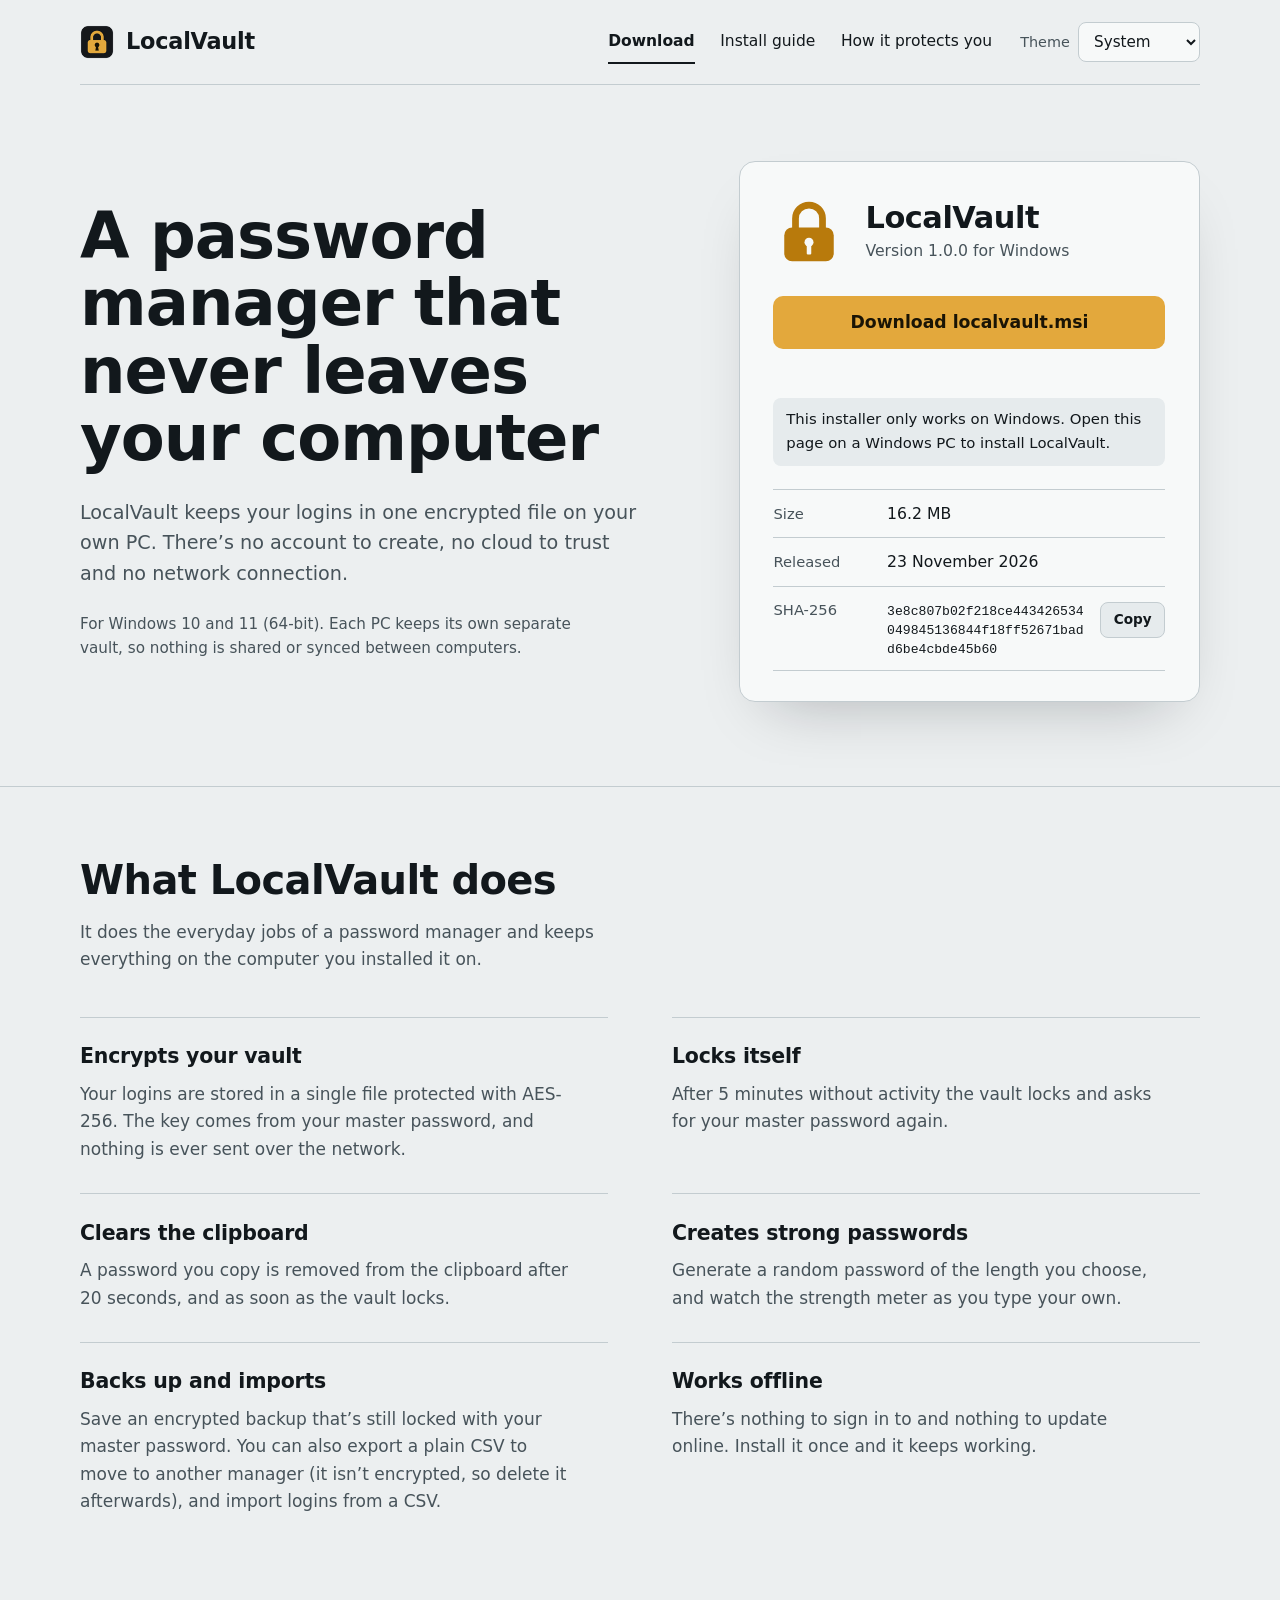
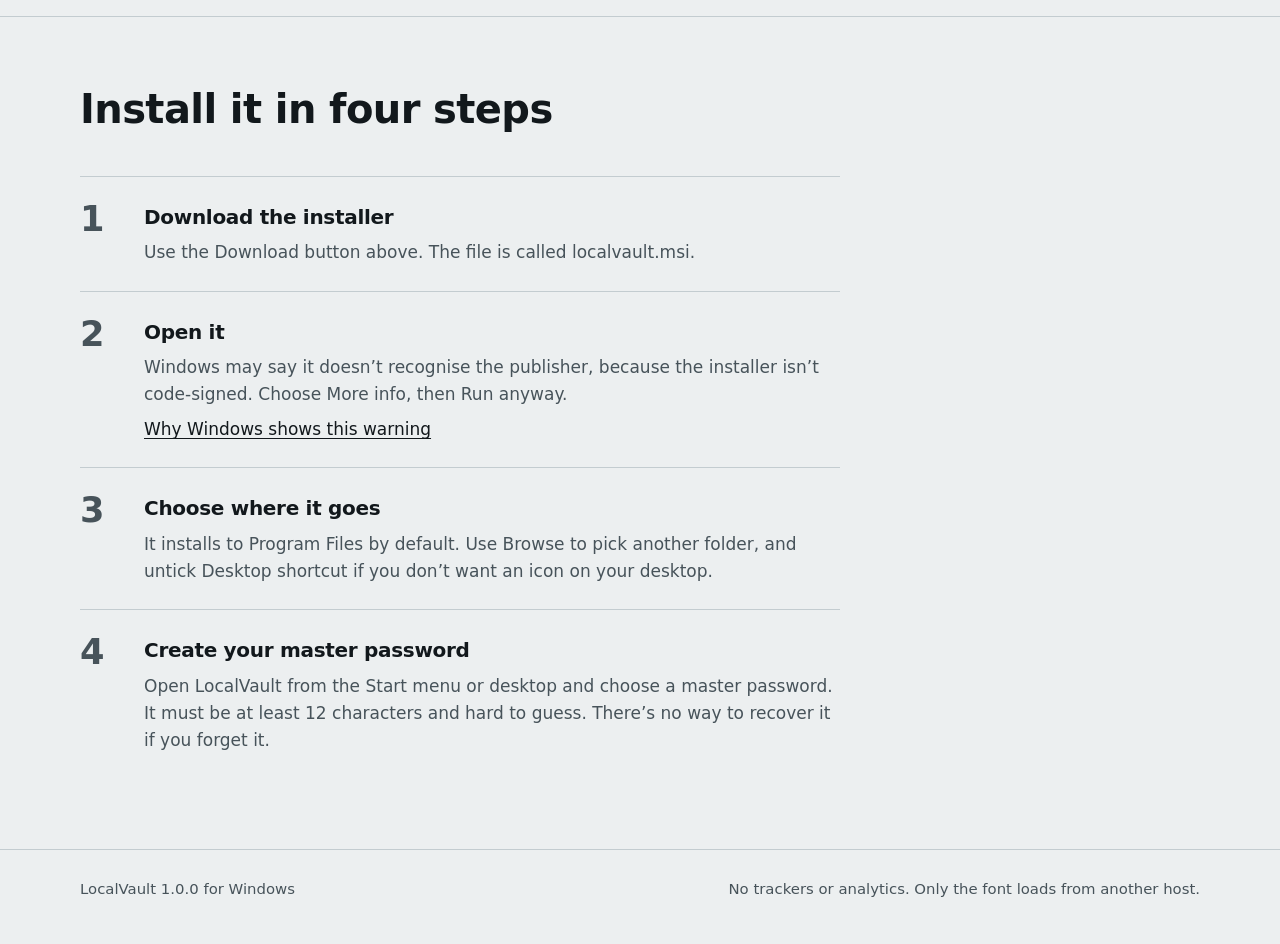
==== index.html @ b80006aa "Initial LocalVault publishing" ====
<!DOCTYPE html>
<html lang="en" class="no-js">
<head>
<meta charset="utf-8">
<meta http-equiv="Content-Security-Policy" content="default-src 'self'; script-src 'self'; style-src 'self'; font-src https://deathcipher.github.io; img-src 'self' data:; connect-src 'self'; object-src 'none'; base-uri 'none'; form-action 'none'">
<meta name="referrer" content="no-referrer">
<meta name="viewport" content="width=device-width, initial-scale=1">
<title>LocalVault: a password manager that stays on your computer</title>
<meta name="description" content="Download LocalVault for Windows. An encrypted password manager with no account and no cloud.">
<meta name="color-scheme" content="light dark">
<meta name="theme-color" content="#eceff0" media="(prefers-color-scheme: light)">
<meta name="theme-color" content="#101315" media="(prefers-color-scheme: dark)">
<meta property="og:type" content="website">
<meta property="og:site_name" content="LocalVault">
<meta property="og:title" content="LocalVault: a password manager that stays on your computer">
<meta property="og:description" content="Download LocalVault for Windows. An encrypted password manager with no account and no cloud.">
<link rel="icon" href="assets/images/localvault.ico" sizes="any">
<link rel="icon" type="image/png" href="assets/images/localvault-64.png">
<link rel="apple-touch-icon" href="assets/images/localvault-256.png">
<script src="assets/javascript/theme-init.js"></script>
<link rel="preconnect" href="https://deathcipher.github.io" crossorigin>
<link rel="preload" href="https://deathcipher.github.io/Website-Fonts/Norrvik-Regular.woff2" as="font" type="font/woff2" crossorigin>
<link rel="preload" href="https://deathcipher.github.io/Website-Fonts/Norrvik-Bold.woff2" as="font" type="font/woff2" crossorigin>
<link rel="stylesheet" href="assets/css/norrvik.css">
<link rel="stylesheet" href="assets/css/style.css">
<script type="application/ld+json">
{
  "@context": "https://schema.org",
  "@type": "SoftwareApplication",
  "name": "LocalVault",
  "applicationCategory": "SecurityApplication",
  "operatingSystem": "Windows 10, Windows 11",
  "description": "An encrypted password manager for Windows with no account and no cloud."
}
</script>
</head>
<body data-root="">
<a class="skip-link" href="#main">Skip to content</a>
<div class="wrap">
  <header class="site-head">
    <a class="brand" href="index.html"><img src="assets/images/localvault-64.png" alt="" width="34" height="34"><span>LocalVault</span></a>
    <div class="head-tools">
      <nav aria-label="Main">
      <a href="index.html" aria-current="page">Download</a>
      <a href="pages/install.html">Install guide</a>
      <a href="pages/security.html">How it protects you</a>
      </nav>
      <label class="theme"><span>Theme</span>
        <select id="theme-select">
          <option value="system">System</option>
          <option value="light">Light</option>
          <option value="dark">Dark</option>
        </select>
      </label>
    </div>
  </header>
</div>

<main id="main">
  <div class="wrap hero">
    <div>
      <h1>A password manager that never leaves your computer</h1>
      <p class="lede">LocalVault keeps your logins in one encrypted file on your own PC. There&rsquo;s no account to create, no cloud to trust and no network connection.</p>
      <p class="fine">For Windows 10 and 11 (64-bit). Each PC keeps its own separate vault, so nothing is shared or synced between computers.</p>
    </div>

    <div class="vault" id="download">
      <div class="vault-top">
        <svg class="padlock" viewBox="0 0 64 64" aria-hidden="true">
          <path class="shackle" d="M20 30V20a12 12 0 0 1 24 0v10"/>
          <rect class="body" x="10" y="28" width="44" height="30" rx="7"/>
          <circle class="key" cx="32" cy="41" r="4"/>
          <rect class="key" x="30" y="43" width="4" height="9" rx="1"/>
        </svg>
        <div>
          <h2>LocalVault</h2>
          <p class="version">Version <span data-release="version">1.0.0</span> for Windows</p>
        </div>
      </div>

      <a class="btn" href="assets/downloads/localvault.msi" download data-download>Download localvault.msi</a>
      <p class="status" id="dl-status" role="status" aria-live="polite"></p>
      <p class="note-os" id="platform-note" hidden>This installer only works on Windows. Open this page on a Windows PC to install LocalVault.</p>

      <dl class="facts">
        <div><dt>Size</dt><dd data-release="size">16.2 MB</dd></div>
        <div><dt>Released</dt><dd data-release="date">23 November 2026</dd></div>
        <div>
          <dt>SHA-256</dt>
          <dd class="hash-row">
            <code class="hash" id="hash-main" data-release="sha256">3e8c807b02f218ce443426534049845136844f18ff52671badd6be4cbde45b60</code>
            <button class="copy" type="button" data-copy-target="hash-main" aria-label="Copy the SHA-256 checksum">Copy</button>
          </dd>
        </div>
      </dl>
    </div>
  </div>

  <section class="block" aria-labelledby="what-it-does">
    <div class="wrap">
      <h2 id="what-it-does">What LocalVault does</h2>
      <p class="intro">It does the everyday jobs of a password manager and keeps everything on the computer you installed it on.</p>
      <dl class="traits">
        <div><dt>Encrypts your vault</dt><dd>Your logins are stored in a single file protected with AES-256. The key comes from your master password, and nothing is ever sent over the network.</dd></div>
        <div><dt>Locks itself</dt><dd>After 5 minutes without activity the vault locks and asks for your master password again.</dd></div>
        <div><dt>Clears the clipboard</dt><dd>A password you copy is removed from the clipboard after 20 seconds, and as soon as the vault locks.</dd></div>
        <div><dt>Creates strong passwords</dt><dd>Generate a random password of the length you choose, and watch the strength meter as you type your own.</dd></div>
        <div><dt>Backs up and imports</dt><dd>Save an encrypted backup that&rsquo;s still locked with your master password. You can also export a plain CSV to move to another manager (it isn&rsquo;t encrypted, so delete it afterwards), and import logins from a CSV.</dd></div>
        <div><dt>Works offline</dt><dd>There&rsquo;s nothing to sign in to and nothing to update online. Install it once and it keeps working.</dd></div>
      </dl>
    </div>
  </section>

  <section class="block" aria-labelledby="install-steps">
    <div class="wrap">
      <h2 id="install-steps">Install it in four steps</h2>
      <ol class="steps">
        <li>
          <div>
            <h3>Download the installer</h3>
            <p>Use the Download button above. The file is called localvault.msi.</p>
          </div>
        </li>
        <li>
          <div>
            <h3>Open it</h3>
            <p>Windows may say it doesn&rsquo;t recognise the publisher, because the installer isn&rsquo;t code-signed. Choose More info, then Run anyway.</p>
            <p class="more"><a href="pages/install.html#blocked">Why Windows shows this warning</a></p>
          </div>
        </li>
        <li>
          <div>
            <h3>Choose where it goes</h3>
            <p>It installs to Program Files by default. Use Browse to pick another folder, and untick Desktop shortcut if you don&rsquo;t want an icon on your desktop.</p>
          </div>
        </li>
        <li>
          <div>
            <h3>Create your master password</h3>
            <p>Open LocalVault from the Start menu or desktop and choose a master password. It must be at least 12 characters and hard to guess. There&rsquo;s no way to recover it if you forget it.</p>
          </div>
        </li>
      </ol>
    </div>
  </section>
</main>
<footer>
  <div class="wrap">
    <span>LocalVault <span data-release="version">1.0.0</span> for Windows</span>
    <span>No trackers or analytics. Only the font loads from another host.</span>
  </div>
</footer>
<script src="assets/javascript/theme.js"></script>
<script src="assets/javascript/main.js"></script>
</body>
</html>
---- assets/css/norrvik.css ----
/* Norrvik: centrally hosted on GitHub
   Regular, Bold, Italic, Bold Italic.
   Weights 500 map to Regular, 600 and above to Bold. */

@font-face {
  font-family: "Norrvik";
  src: url("https://deathcipher.github.io/Website-Fonts/Norrvik-Regular.woff2") format("woff2");
  font-weight: 400 500;
  font-style: normal;
  font-display: swap;
}

@font-face {
  font-family: "Norrvik";
  src: url("https://deathcipher.github.io/Website-Fonts/Norrvik-Bold.woff2") format("woff2");
  font-weight: 600 900;
  font-style: normal;
  font-display: swap;
}

@font-face {
  font-family: "Norrvik";
  src: url("https://deathcipher.github.io/Website-Fonts/Norrvik-Italic.woff2") format("woff2");
  font-weight: 400 500;
  font-style: italic;
  font-display: swap;
}

@font-face {
  font-family: "Norrvik";
  src: url("https://deathcipher.github.io/Website-Fonts/Norrvik-BoldItalic.woff2") format("woff2");
  font-weight: 600 900;
  font-style: italic;
  font-display: swap;
}

html {
  font-synthesis: none;
}
---- assets/css/style.css ----
/* LocalVault download site.
   Sections: 1 tokens · 2 base · 3 layout · 4 header · 5 hero & vault card · 6 sections ·
   7 article pages · 8 components · 9 footer · 10 responsive · 11 motion.
   Light/dark colours use light-dark(): "System" follows the OS, and the theme
   switcher sets data-theme="light" or "dark" on <html> to override it. */

/* 1 · Tokens ------------------------------------------------------------ */
:root {
  color-scheme: light dark;

  --font-sans: "Norrvik", "Segoe UI", system-ui, -apple-system, Roboto, "Helvetica Neue", Arial, sans-serif;
  --font-mono: "Cascadia Mono", Consolas, "SFMono-Regular", Menlo, monospace;

  --page:   light-dark(#eceff0, #101315);
  --paper:  light-dark(#f7f9f9, #171b1e);
  --ink:    light-dark(#12181c, #e9ecea);
  --muted:  light-dark(#47535a, #a1abb1);
  --rule:   light-dark(#c3ccd0, #2a3238);
  --code-bg: light-dark(#dde3e5, #20262a);
  --ok:     light-dark(#2a6f46, #86d3a4);
  --danger: light-dark(#9b2c1f, #f0a79d);

  /* The download card follows the theme like the rest of the page. */
  --vault:        light-dark(#f7f9f9, #1a1f23);
  --vault-raised: light-dark(#e6ebed, #252c31);
  --vault-line:   light-dark(#c3ccd0, #363e45);
  --vault-text:   light-dark(#12181c, #eceee9);
  --vault-muted:  light-dark(#47535a, #a6afb5);
  --vault-ok:     light-dark(#2a6f46, #8fd3a8);
  --vault-danger: light-dark(#9b2c1f, #f2a99f);
  --vault-focus:  light-dark(#12181c, #e3a83c);
  --amber-mark:   light-dark(#b87a0c, #e3a83c);

  --amber: #e3a83c;
  --amber-hi: #f0bd5c;
  --amber-ink: #1a1405;

  --radius-s: 8px;
  --radius-m: 10px;
  --radius-l: 16px;

  --space-1: .5rem;
  --space-2: 1rem;
  --space-3: 1.5rem;
  --space-4: 2.5rem;
  --space-5: 4.5rem;

  --container: 1120px;
  --measure: 44rem;
}
:root[data-theme="light"] { color-scheme: light; }
:root[data-theme="dark"]  { color-scheme: dark; }

/* 2 · Base ---------------------------------------------------------------- */
*, *::before, *::after { box-sizing: border-box; }
html { -webkit-text-size-adjust: 100%; scroll-padding-top: 1.5rem; }
body {
  margin: 0;
  background: var(--page);
  color: var(--ink);
  font: 1.0625rem/1.6 var(--font-sans);
  text-rendering: optimizeLegibility;
}
img { max-width: 100%; display: block; }
a { color: var(--ink); text-underline-offset: 3px; text-decoration-thickness: 1px; }
a:hover { text-decoration-thickness: 2px; }
h1, h2, h3 { font-weight: 700; letter-spacing: -0.015em; margin: 0; }
:focus-visible { outline: 3px solid var(--ink); outline-offset: 3px; border-radius: 4px; }
.vault :focus-visible { outline-color: var(--vault-focus); }
code { font-family: var(--font-mono); }

.visually-hidden {
  position: absolute !important; width: 1px; height: 1px; margin: -1px; padding: 0;
  overflow: hidden; clip-path: inset(50%); white-space: nowrap; border: 0;
}
.skip-link {
  position: absolute; left: 12px; top: -80px; z-index: 10;
  padding: 10px 16px; border-radius: var(--radius-s);
  background: var(--ink); color: var(--page); font-weight: 600;
}
.skip-link:focus { top: 12px; }

/* 3 · Layout -------------------------------------------------------------- */
.wrap { width: min(var(--container), 100% - 3rem); margin-inline: auto; }

/* 4 · Header --------------------------------------------------------------- */
.site-head {
  display: flex; align-items: center; justify-content: space-between; flex-wrap: wrap; gap: var(--space-2) var(--space-3);
  padding: 1.25rem 0; border-bottom: 1px solid var(--rule);
}
.brand { display: flex; align-items: center; gap: .75rem; text-decoration: none; font-size: 1.4rem; font-weight: 700; letter-spacing: -0.01em; }
.brand img { width: 34px; height: 34px; border-radius: var(--radius-s); }
.head-tools { display: flex; align-items: center; flex-wrap: wrap; gap: .5rem 1.75rem; }
.site-head nav { display: flex; flex-wrap: wrap; gap: .25rem 1.6rem; font-size: .97rem; }
.site-head nav a { text-decoration: none; padding: .55rem 0; border-bottom: 2px solid transparent; }
.site-head nav a:hover { border-bottom-color: var(--rule); }
.site-head nav a[aria-current="page"] { border-bottom-color: var(--ink); font-weight: 700; }

.theme { display: flex; align-items: center; gap: .5rem; font-size: .9rem; color: var(--muted); }
.theme select {
  min-height: 40px; padding: .4rem 2rem .4rem .7rem; border-radius: var(--radius-s);
  border: 1px solid var(--rule); background-color: var(--paper); color: var(--ink);
  font: inherit; font-size: .95rem; cursor: pointer;
}
.theme select:hover { border-color: var(--muted); }
.no-js .theme { display: none; }

/* 5 · Hero and vault card ------------------------------------------------ */
.hero { display: grid; grid-template-columns: minmax(0, 1.12fr) minmax(0, .88fr); gap: 4.5rem; align-items: center; padding: 4.75rem 0 5.25rem; }
h1 { font-size: clamp(2.3rem, 5.2vw, 4rem); line-height: 1.05; max-width: 15ch; text-wrap: balance; }
.lede { font-size: 1.2rem; color: var(--muted); max-width: 46ch; margin: 1.6rem 0 0; }
.fine { font-size: .95rem; color: var(--muted); margin: 1.4rem 0 0; max-width: 52ch; }

.vault {
  background: var(--vault); color: var(--vault-text);
  border: 1px solid var(--vault-line); border-radius: var(--radius-l); padding: 2.1rem 2.1rem 1.9rem;
  box-shadow: 0 28px 60px -30px light-dark(rgba(10,16,20,.28), rgba(0,0,0,.65));
}
.vault-top { display: flex; align-items: center; gap: 1.25rem; }
.padlock { width: 72px; height: 72px; flex: none; overflow: visible; }
.padlock .shackle { fill: none; stroke: var(--amber-mark); stroke-width: 6; stroke-linecap: butt; transform-origin: 44px 28px; transition: transform .55s cubic-bezier(.3,1.4,.5,1); }
.padlock .body { fill: var(--amber-mark); }
.padlock .key { fill: var(--vault); }
.padlock.open .shackle { transform: rotate(-32deg) translate(-2px, -2px); }
.vault h2 { font-size: 1.9rem; line-height: 1.1; color: var(--vault-text); }
.vault .version { margin: .25rem 0 0; color: var(--vault-muted); font-size: .98rem; }

.btn {
  display: flex; align-items: center; justify-content: center; width: 100%;
  margin-top: 1.75rem; padding: 1rem 1.4rem; min-height: 52px; border-radius: var(--radius-m); border: 0;
  background: var(--amber); color: var(--amber-ink); font: 700 1.08rem/1.2 var(--font-sans);
  text-decoration: none; cursor: pointer; transition: background-color .15s, transform .15s;
}
.btn:hover { background: var(--amber-hi); text-decoration: none; }
.btn:active { transform: translateY(1px); }
.btn[aria-disabled="true"] { background: var(--vault-raised); color: var(--vault-muted); cursor: not-allowed; transform: none; }

.status { min-height: 1.5em; margin: .75rem 0 0; font-size: .95rem; color: var(--muted); }
.vault .status { color: var(--vault-muted); }
.status.done { color: var(--ok); }
.vault .status.done { color: var(--vault-ok); }
.status.error { color: var(--danger); font-weight: 600; }
.vault .status.error { color: var(--vault-danger); }
.note-os { margin: .9rem 0 0; padding: .65rem .8rem; border-radius: var(--radius-s); background: var(--vault-raised); color: var(--vault-text); font-size: .93rem; }

.facts { margin: 1.4rem 0 0; border-top: 1px solid var(--vault-line); }
.facts > div { display: grid; grid-template-columns: 6.2rem minmax(0, 1fr); gap: .9rem; padding: .7rem 0; border-bottom: 1px solid var(--vault-line); align-items: baseline; }
.facts dt { color: var(--vault-muted); font-size: .92rem; }
.facts dd { margin: 0; font-size: .98rem; }
.hash-row { display: flex; align-items: flex-start; gap: .6rem; }
code.hash { font-size: .82rem; line-height: 1.45; overflow-wrap: anywhere; flex: 1; }

/* 6 · Sections ------------------------------------------------------------ */
.block { padding: 4.4rem 0; border-top: 1px solid var(--rule); }
.block > .wrap > h2 { font-size: clamp(1.8rem, 3.4vw, 2.5rem); line-height: 1.12; max-width: 20ch; text-wrap: balance; }
.block .intro { color: var(--muted); max-width: 56ch; margin: 1rem 0 0; }

.traits { display: grid; grid-template-columns: 1fr 1fr; column-gap: 4rem; margin: 2.75rem 0 0; }
.traits > div { border-top: 1px solid var(--rule); padding: 1.4rem 0 1.9rem; }
.traits dt { font-weight: 700; font-size: 1.28rem; letter-spacing: -0.01em; }
.traits dd { margin: .5rem 0 0; color: var(--muted); max-width: 46ch; }

.steps { list-style: none; counter-reset: step; margin: 2.75rem 0 0; padding: 0; max-width: 760px; }
.steps li { counter-increment: step; display: grid; grid-template-columns: 56px minmax(0, 1fr); gap: .5rem; padding: 1.5rem 0; border-top: 1px solid var(--rule); }
.steps li::before { content: counter(step); font-size: 2.2rem; font-weight: 700; line-height: 1; color: var(--muted); }
.steps h3 { font-size: 1.25rem; }
.steps p { margin: .4rem 0 0; color: var(--muted); }
.steps .more { margin-top: .5rem; }
.steps .more a { color: var(--ink); }

/* 7 · Article pages ----------------------------------------------------- */
.page { padding: 4rem 0 5.5rem; }
.page h1 { font-size: clamp(2.1rem, 4.4vw, 3.2rem); max-width: 20ch; }
.page .lede { margin-top: 1.25rem; }
.prose { max-width: var(--measure); }
.prose h2 { font-size: 1.7rem; margin: 3.5rem 0 0; padding-top: 1.75rem; border-top: 1px solid var(--rule); line-height: 1.15; }
.prose p, .prose ul, .prose ol { margin: .9rem 0 0; }
.prose li { margin-top: .5rem; }
.prose li::marker { color: var(--muted); }
.prose code { font-size: .9em; background: var(--code-bg); padding: 2px 6px; border-radius: 5px; overflow-wrap: anywhere; }

.toc { margin: 2rem 0 0; max-width: var(--measure); padding: 1rem 1.25rem; background: var(--paper); border: 1px solid var(--rule); border-radius: var(--radius-m); }
.toc h2 { font-size: .85rem; letter-spacing: .06em; text-transform: uppercase; color: var(--muted); }
.toc ul { list-style: none; margin: .5rem 0 0; padding: 0; display: flex; flex-wrap: wrap; gap: .1rem 1.5rem; }
.toc a { display: inline-block; padding: .35rem 0; }

/* 8 · Components ---------------------------------------------------------- */
.copy {
  flex: none; min-height: 36px; padding: .3rem .8rem; border-radius: var(--radius-s); border: 1px solid var(--vault-line);
  background: var(--vault-raised); color: var(--vault-text); font: 700 .85rem/1.3 var(--font-sans); cursor: pointer;
}
.copy:hover { border-color: var(--vault-muted); }
.copy.copied { border-color: var(--vault-ok); color: var(--vault-ok); }

.cmd { margin: .9rem 0 0; padding: .9rem 1rem; background: var(--vault); color: var(--vault-text); border: 1px solid var(--vault-line); border-radius: var(--radius-m); font: .9rem/1.5 var(--font-mono); overflow-x: auto; white-space: pre; }
.hashbox { margin: .9rem 0 0; padding: .9rem 1rem; background: var(--paper); border: 1px solid var(--rule); border-radius: var(--radius-m); display: flex; gap: .75rem; align-items: flex-start; }
.prose .hashbox code { font-size: .84rem; line-height: 1.5; background: none; padding: 0; flex: 1; }
.hashbox .copy { background: var(--paper); color: var(--ink); border-color: var(--rule); }
.hashbox .copy:hover { border-color: var(--ink); }
.hashbox .copy.copied { color: var(--ok); border-color: var(--ok); }
.callout { margin: 1.1rem 0 0; padding: 1rem 1.15rem; border-left: 4px solid var(--amber); background: var(--paper); border-radius: 0 var(--radius-m) var(--radius-m) 0; }
.callout p { margin: 0; }
.limits { list-style: none; padding: 0; margin: .9rem 0 0; }
.limits li { padding: 1rem 0; border-top: 1px solid var(--rule); margin: 0; }
.limits li:last-child { border-bottom: 1px solid var(--rule); }
.limits strong { display: block; font-size: 1.12rem; }

/* 9 · Footer --------------------------------------------------------------- */
footer { border-top: 1px solid var(--rule); }
footer .wrap { padding: 1.75rem 0 2.75rem; color: var(--muted); font-size: .93rem; display: flex; flex-wrap: wrap; justify-content: space-between; gap: .6rem 2rem; }

/* 10 · Responsive --------------------------------------------------------- */
@media (max-width: 880px) {
  .hero { grid-template-columns: 1fr; gap: 2.75rem; padding: 3rem 0 3.5rem; }
  h1 { max-width: none; }
  .traits { grid-template-columns: 1fr; }
}
@media (max-width: 700px) {
  .site-head { flex-direction: column; align-items: flex-start; gap: .5rem; padding: 1.1rem 0 .9rem; }
  .head-tools { width: 100%; justify-content: space-between; }
  .site-head nav { gap: .25rem 1.1rem; font-size: .93rem; }
}
@media (max-width: 520px) {
  .wrap { width: min(var(--container), 100% - 2.25rem); }
  .vault { padding: 1.6rem 1.35rem 1.5rem; }
  .vault-top { gap: 1rem; }
  .facts > div { grid-template-columns: 1fr; gap: .1rem; }
  .steps li { grid-template-columns: 40px minmax(0, 1fr); }
  .block { padding: 3.2rem 0; }
  .hashbox { flex-direction: column; }
}
@media (min-width: 1600px) {
  :root { --container: 1240px; }
  body { font-size: 1.125rem; }
}

/* Touch screens: 44px minimum targets. */
@media (pointer: coarse) {
  .copy, .theme select { min-height: 44px; }
  .site-head nav a, .toc a { padding-block: .7rem; }
}

/* 11 · Motion ------------------------------------------------------------- */
@media (prefers-reduced-motion: reduce) {
  .padlock .shackle, .btn { transition: none; }
}
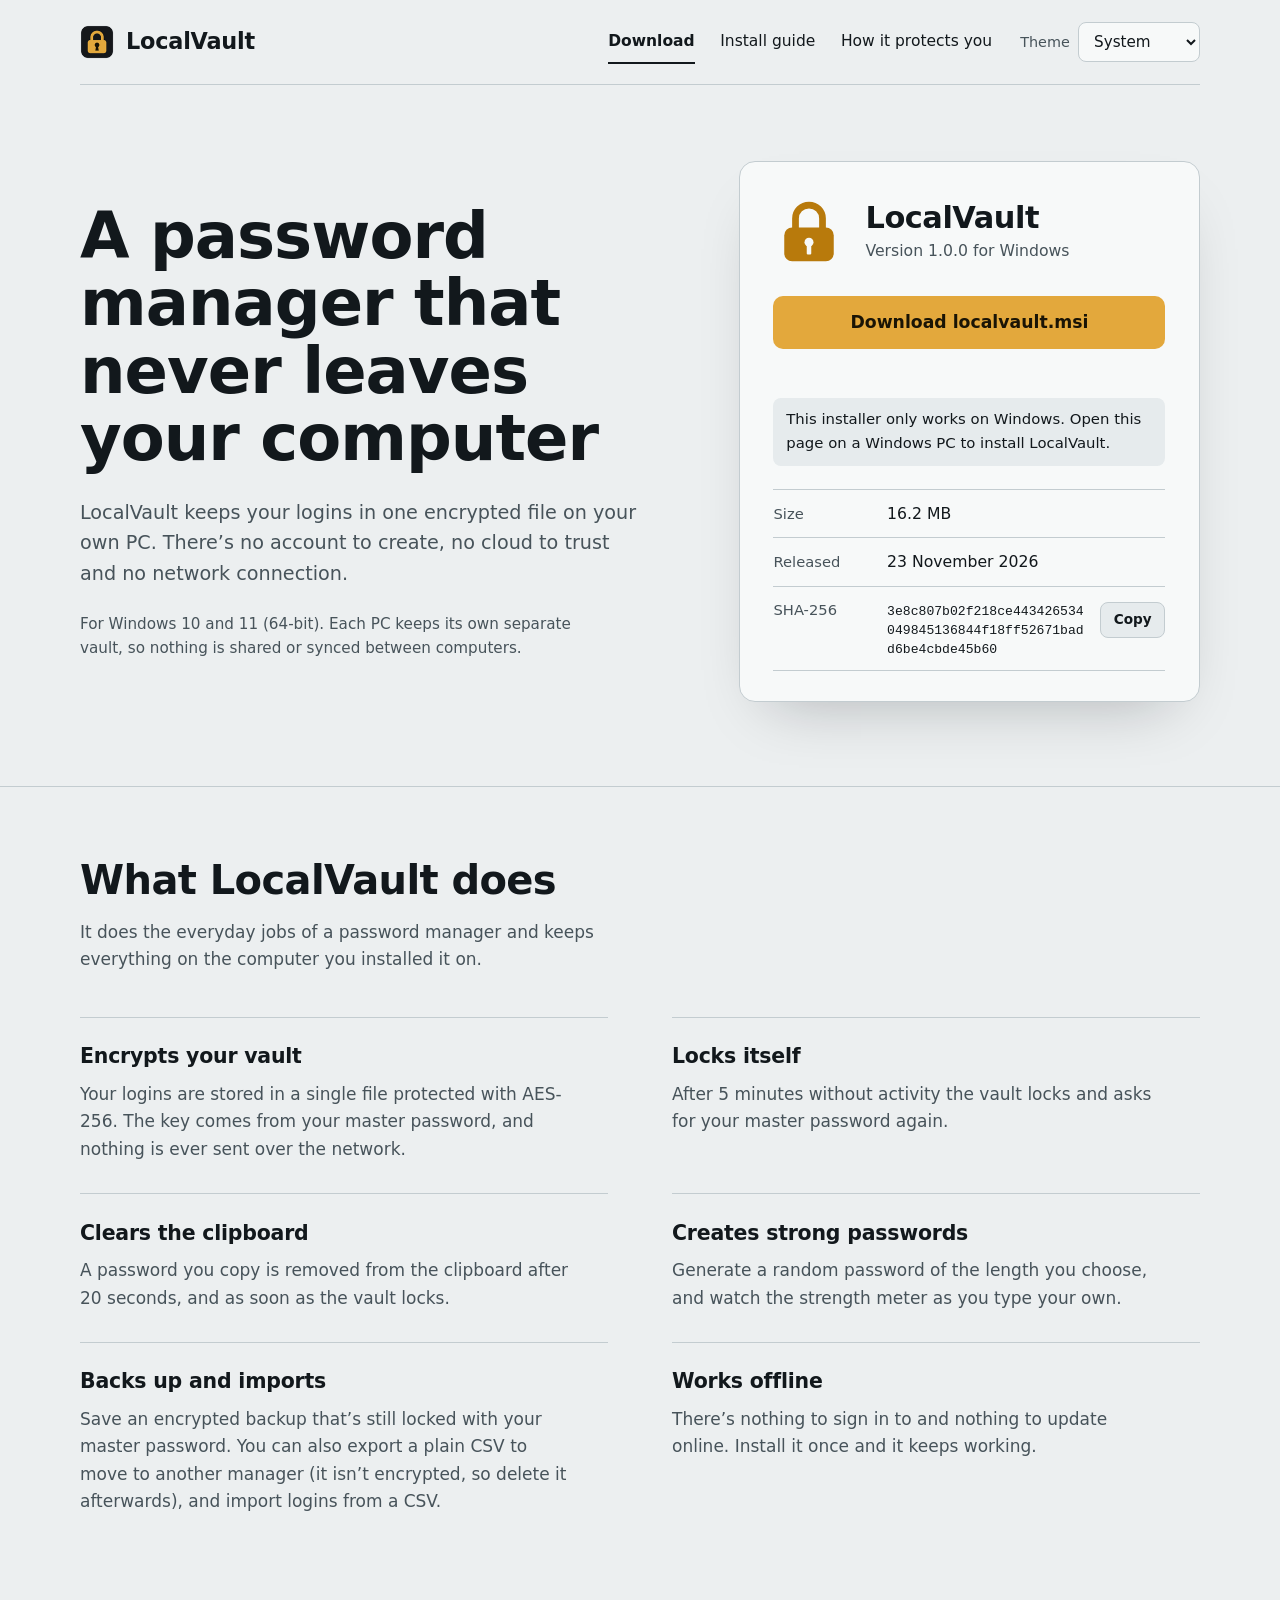
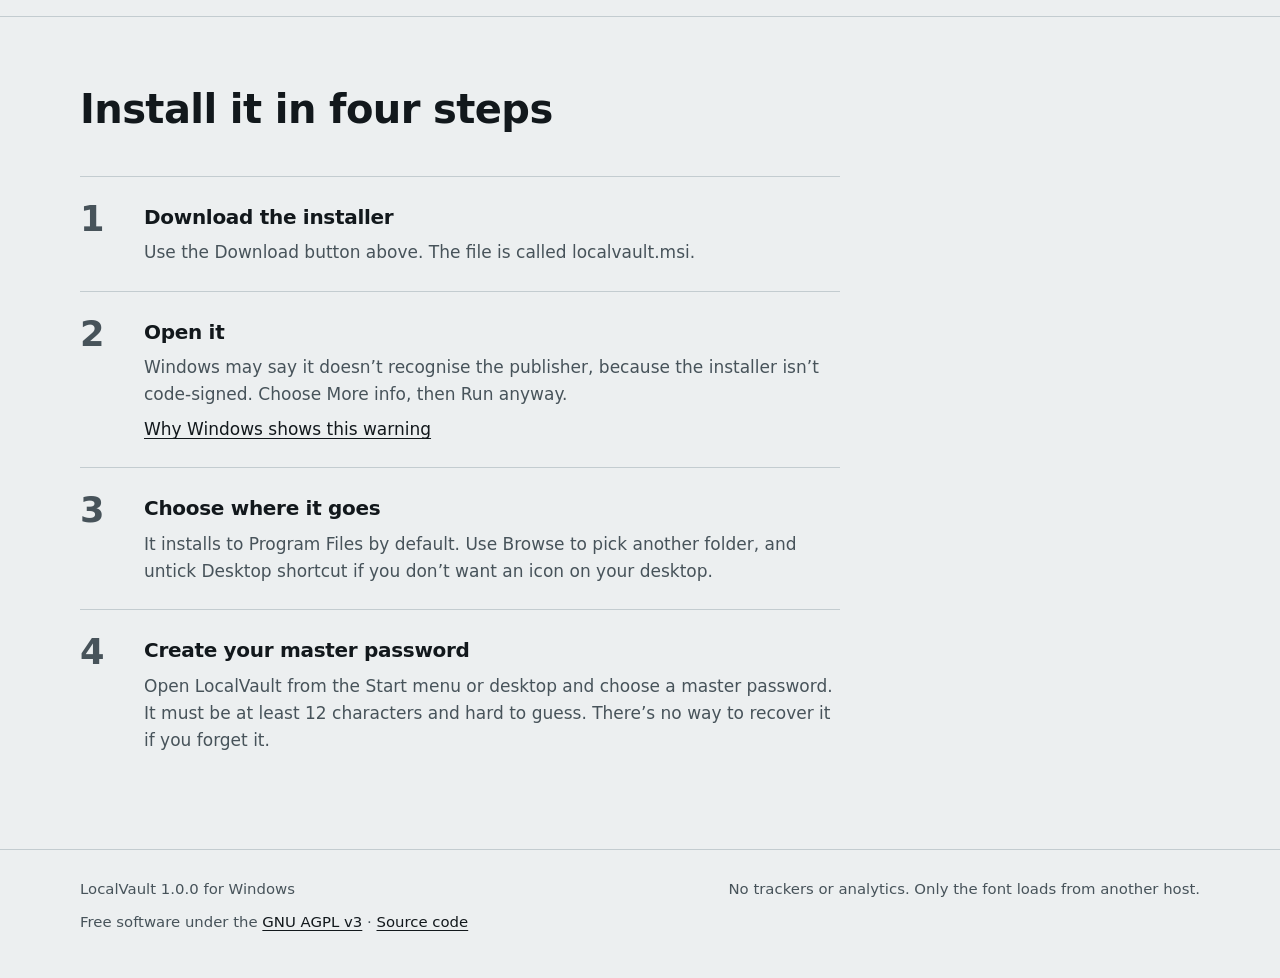
==== commit e8a6354e: "Updated MSI and html" ====
--- a/index.html
+++ b/index.html
@@ -148,6 +148,7 @@
   <div class="wrap">
     <span>LocalVault <span data-release="version">1.0.0</span> for Windows</span>
     <span>No trackers or analytics. Only the font loads from another host.</span>
+<span>Free software under the <a href="https://www.gnu.org/licenses/agpl-3.0.html" rel="noopener">GNU AGPL v3</a> &middot; <a href="https://github.com/deathcipher/Local-Vault" rel="noopener">Source code</a></span>
   </div>
 </footer>
 <script src="assets/javascript/theme.js"></script>
